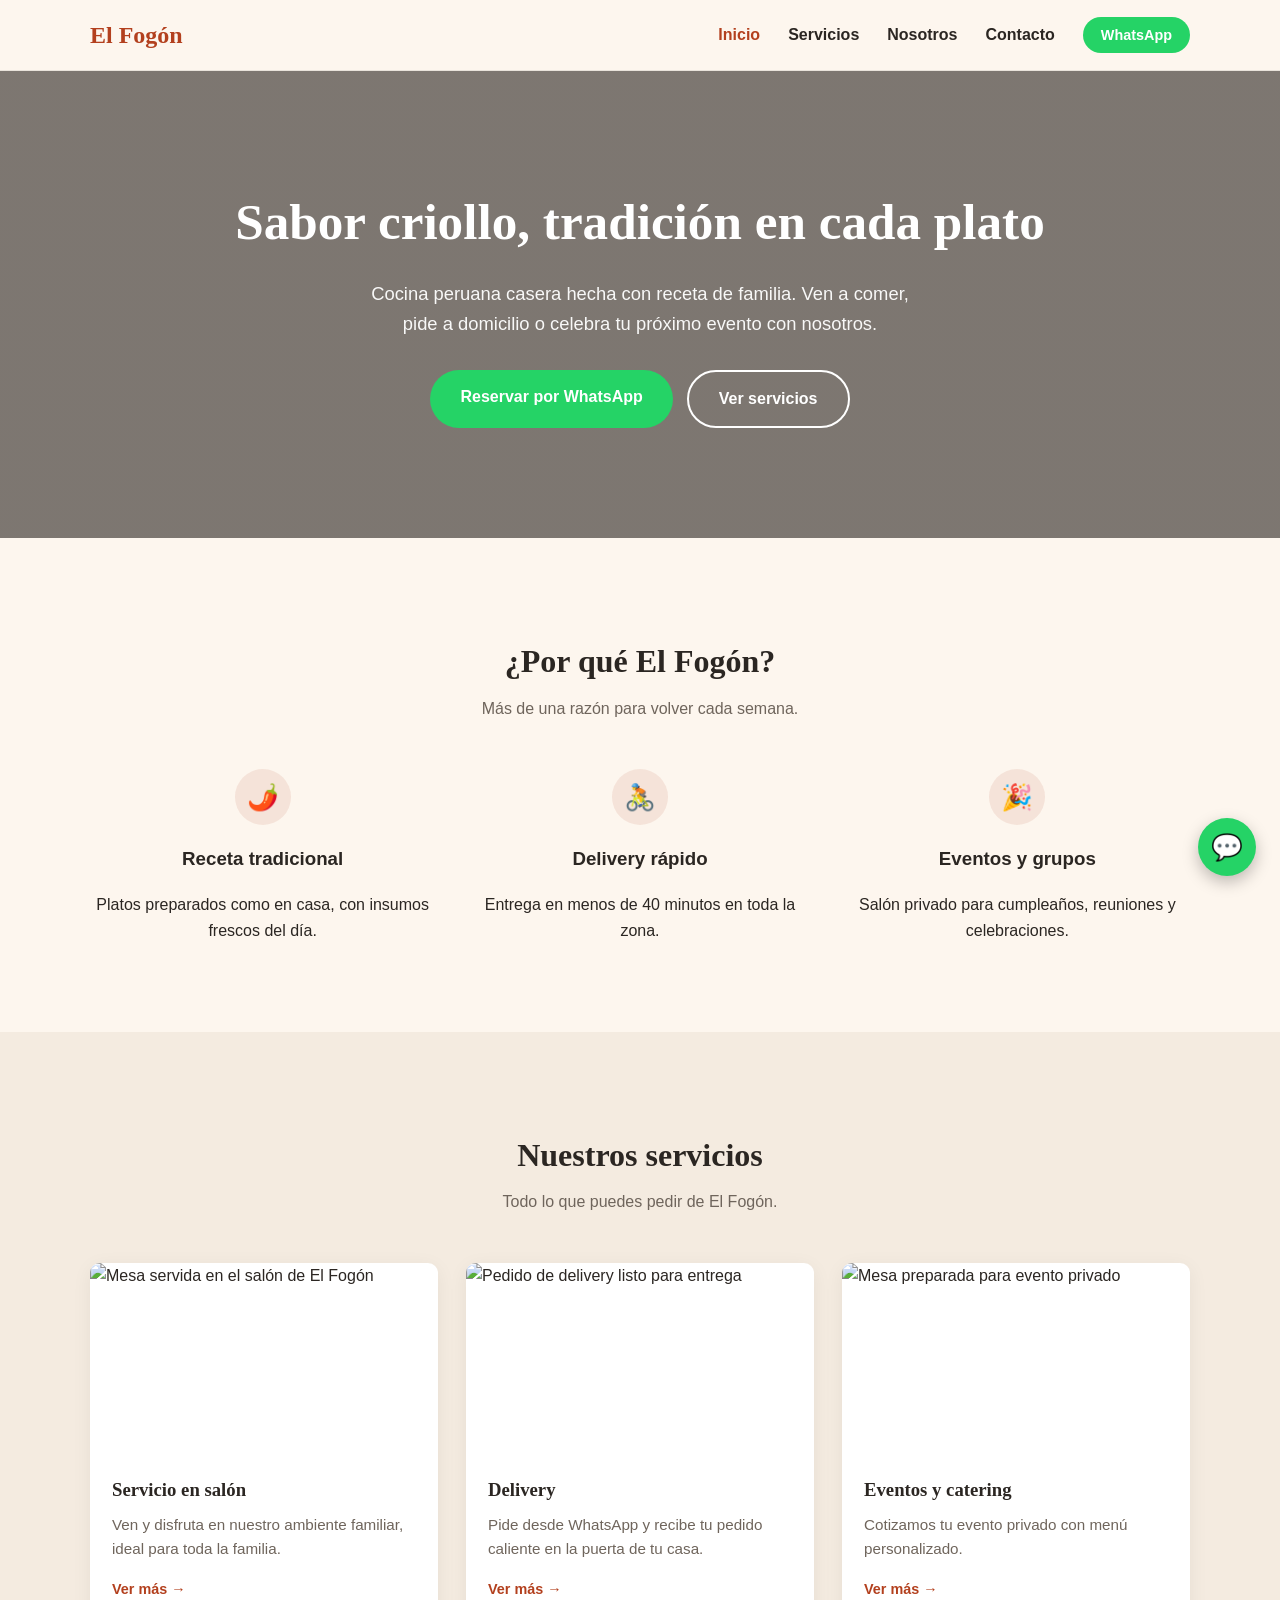
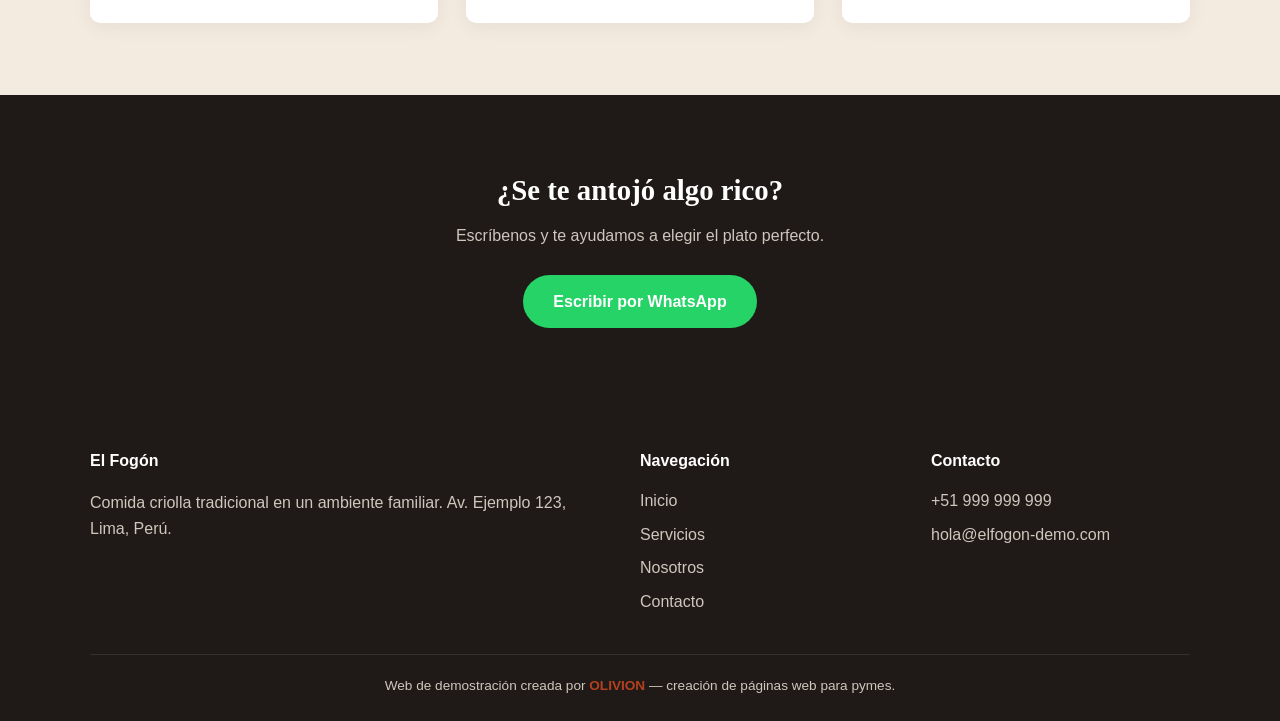
==== index.html @ 4ea90ffb "Demo El Fogón: sitio inicial (Home, Servicios, Nosotros, Contacto)" ====
<!DOCTYPE html>
<html lang="es">
<head>
<meta charset="UTF-8">
<meta name="viewport" content="width=device-width, initial-scale=1.0">
<title>El Fogón | Restaurante de comida criolla en Lima</title>
<meta name="description" content="El Fogón: comida criolla tradicional en un ambiente familiar. Reserva tu mesa, pide delivery o celebra tu evento con nosotros.">
<meta property="og:title" content="El Fogón | Restaurante de comida criolla">
<meta property="og:description" content="Sabor criollo, tradición en cada plato. Reserva tu mesa hoy.">
<meta property="og:type" content="website">
<link rel="icon" href="data:image/svg+xml,<svg xmlns=%22http://www.w3.org/2000/svg%22 viewBox=%220 0 100 100%22><text y=%22.9em%22 font-size=%2290%22>🍽️</text></svg>">
<link rel="stylesheet" href="css/style.css">
</head>
<body>

<header class="site-header">
  <nav class="nav">
    <a href="index.html" class="logo">El Fogón</a>
    <ul class="nav-links">
      <li><a href="index.html" aria-current="page">Inicio</a></li>
      <li><a href="servicios.html">Servicios</a></li>
      <li><a href="nosotros.html">Nosotros</a></li>
      <li><a href="contacto.html">Contacto</a></li>
      <li><a href="https://wa.me/51999999999" class="nav-cta" target="_blank" rel="noopener">WhatsApp</a></li>
    </ul>
    <button class="nav-toggle" aria-label="Abrir menú">☰</button>
  </nav>
</header>

<section class="hero">
  <div class="container">
    <h1>Sabor criollo, tradición en cada plato</h1>
    <p>Cocina peruana casera hecha con receta de familia. Ven a comer, pide a domicilio o celebra tu próximo evento con nosotros.</p>
    <div class="hero-actions">
      <a href="https://wa.me/51999999999?text=Hola%2C%20quiero%20reservar%20una%20mesa" class="btn btn-whatsapp" target="_blank" rel="noopener">Reservar por WhatsApp</a>
      <a href="servicios.html" class="btn btn-outline">Ver servicios</a>
    </div>
  </div>
</section>

<section>
  <div class="container">
    <h2 class="section-title">¿Por qué El Fogón?</h2>
    <p class="section-subtitle">Más de una razón para volver cada semana.</p>
    <div class="features">
      <div>
        <div class="feature-icon">🌶️</div>
        <h3>Receta tradicional</h3>
        <p>Platos preparados como en casa, con insumos frescos del día.</p>
      </div>
      <div>
        <div class="feature-icon">🚴</div>
        <h3>Delivery rápido</h3>
        <p>Entrega en menos de 40 minutos en toda la zona.</p>
      </div>
      <div>
        <div class="feature-icon">🎉</div>
        <h3>Eventos y grupos</h3>
        <p>Salón privado para cumpleaños, reuniones y celebraciones.</p>
      </div>
    </div>
  </div>
</section>

<section class="alt-bg">
  <div class="container">
    <h2 class="section-title">Nuestros servicios</h2>
    <p class="section-subtitle">Todo lo que puedes pedir de El Fogón.</p>
    <div class="grid-3">
      <div class="card">
        <img src="https://picsum.photos/id/312/500/400" alt="Mesa servida en el salón de El Fogón" loading="lazy">
        <div class="card-body">
          <h3>Servicio en salón</h3>
          <p>Ven y disfruta en nuestro ambiente familiar, ideal para toda la familia.</p>
          <a href="servicios.html">Ver más →</a>
        </div>
      </div>
      <div class="card">
        <img src="https://picsum.photos/id/365/500/400" alt="Pedido de delivery listo para entrega" loading="lazy">
        <div class="card-body">
          <h3>Delivery</h3>
          <p>Pide desde WhatsApp y recibe tu pedido caliente en la puerta de tu casa.</p>
          <a href="servicios.html">Ver más →</a>
        </div>
      </div>
      <div class="card">
        <img src="https://picsum.photos/id/225/500/400" alt="Mesa preparada para evento privado" loading="lazy">
        <div class="card-body">
          <h3>Eventos y catering</h3>
          <p>Cotizamos tu evento privado con menú personalizado.</p>
          <a href="servicios.html">Ver más →</a>
        </div>
      </div>
    </div>
  </div>
</section>

<section class="cta-band">
  <div class="container">
    <h2>¿Se te antojó algo rico?</h2>
    <p>Escríbenos y te ayudamos a elegir el plato perfecto.</p>
    <a href="https://wa.me/51999999999" class="btn btn-whatsapp" target="_blank" rel="noopener">Escribir por WhatsApp</a>
  </div>
</section>

<footer class="site-footer">
  <div class="container">
    <div class="footer-grid">
      <div>
        <h4>El Fogón</h4>
        <p>Comida criolla tradicional en un ambiente familiar. Av. Ejemplo 123, Lima, Perú.</p>
      </div>
      <div>
        <h4>Navegación</h4>
        <ul>
          <li><a href="index.html">Inicio</a></li>
          <li><a href="servicios.html">Servicios</a></li>
          <li><a href="nosotros.html">Nosotros</a></li>
          <li><a href="contacto.html">Contacto</a></li>
        </ul>
      </div>
      <div>
        <h4>Contacto</h4>
        <ul>
          <li><a href="https://wa.me/51999999999" target="_blank" rel="noopener">+51 999 999 999</a></li>
          <li><a href="mailto:hola@elfogon-demo.com">hola@elfogon-demo.com</a></li>
        </ul>
      </div>
    </div>
    <div class="footer-bottom">
      Web de demostración creada por <a href="https://wa.me/51999999999" target="_blank" rel="noopener">OLIVION</a> — creación de páginas web para pymes.
    </div>
  </div>
</footer>

<a href="https://wa.me/51999999999" class="wa-float" target="_blank" rel="noopener" aria-label="Escribir por WhatsApp">💬</a>

<script src="js/script.js"></script>
</body>
</html>
---- css/style.css ----
:root {
  --color-primary: #b3401e;
  --color-primary-dark: #8a2f15;
  --color-dark: #1f1a17;
  --color-cream: #fdf6ee;
  --color-text: #2b2622;
  --color-muted: #6f655c;
  --radius: 10px;
  --max-width: 1140px;
  --font-heading: Georgia, 'Times New Roman', serif;
  --font-body: -apple-system, BlinkMacSystemFont, 'Segoe UI', Roboto, Arial, sans-serif;
}

* { box-sizing: border-box; }

html { scroll-behavior: smooth; }

body {
  margin: 0;
  font-family: var(--font-body);
  color: var(--color-text);
  background: var(--color-cream);
  line-height: 1.6;
}

img { max-width: 100%; display: block; }

a { color: inherit; }

.container {
  max-width: var(--max-width);
  margin: 0 auto;
  padding: 0 20px;
}

/* Header */
.site-header {
  position: sticky;
  top: 0;
  z-index: 100;
  background: var(--color-cream);
  border-bottom: 1px solid rgba(0,0,0,0.08);
}

.nav {
  display: flex;
  align-items: center;
  justify-content: space-between;
  padding: 16px 20px;
  max-width: var(--max-width);
  margin: 0 auto;
}

.logo {
  font-family: var(--font-heading);
  font-size: 1.5rem;
  font-weight: bold;
  color: var(--color-primary);
  text-decoration: none;
}

.nav-links {
  display: flex;
  gap: 28px;
  list-style: none;
  margin: 0;
  padding: 0;
}

.nav-links a {
  text-decoration: none;
  font-weight: 600;
  color: var(--color-text);
  transition: color .2s;
}

.nav-links a:hover,
.nav-links a[aria-current="page"] { color: var(--color-primary); }

.nav-cta {
  background: #25D366;
  color: #fff !important;
  padding: 10px 18px;
  border-radius: 30px;
  font-weight: 700;
  text-decoration: none;
  font-size: .9rem;
  white-space: nowrap;
}

.nav-toggle {
  display: none;
  background: none;
  border: none;
  font-size: 1.6rem;
  cursor: pointer;
}

@media (max-width: 780px) {
  .nav-links {
    display: none;
    position: absolute;
    top: 100%;
    left: 0;
    right: 0;
    background: var(--color-cream);
    flex-direction: column;
    padding: 20px;
    gap: 16px;
    border-bottom: 1px solid rgba(0,0,0,0.08);
  }
  .nav-links.open { display: flex; }
  .nav-toggle { display: block; }
}

/* Hero */
.hero {
  background: linear-gradient(rgba(20,14,10,.55), rgba(20,14,10,.55)), url('https://picsum.photos/id/292/1600/900') center/cover no-repeat;
  color: #fff;
  padding: 110px 20px;
  text-align: center;
}

.hero h1 {
  font-family: var(--font-heading);
  font-size: clamp(2rem, 5vw, 3.2rem);
  margin: 0 0 16px;
}

.hero p {
  font-size: 1.15rem;
  max-width: 560px;
  margin: 0 auto 32px;
  opacity: .95;
}

.btn {
  display: inline-block;
  padding: 14px 30px;
  border-radius: 30px;
  font-weight: 700;
  text-decoration: none;
  transition: transform .15s, background .2s;
}

.btn:hover { transform: translateY(-2px); }

.btn-primary {
  background: var(--color-primary);
  color: #fff;
}
.btn-primary:hover { background: var(--color-primary-dark); }

.btn-whatsapp {
  background: #25D366;
  color: #fff;
}

.btn-outline {
  border: 2px solid #fff;
  color: #fff;
}

.hero-actions {
  display: flex;
  gap: 14px;
  justify-content: center;
  flex-wrap: wrap;
}

/* Sections */
section { padding: 72px 0; }

.section-title {
  text-align: center;
  font-family: var(--font-heading);
  font-size: 2rem;
  margin-bottom: 8px;
}

.section-subtitle {
  text-align: center;
  color: var(--color-muted);
  max-width: 560px;
  margin: 0 auto 48px;
}

.grid-3 {
  display: grid;
  grid-template-columns: repeat(3, 1fr);
  gap: 28px;
}

@media (max-width: 780px) {
  .grid-3 { grid-template-columns: 1fr; }
}

.card {
  background: #fff;
  border-radius: var(--radius);
  overflow: hidden;
  box-shadow: 0 4px 20px rgba(0,0,0,0.06);
}

.card img { height: 190px; object-fit: cover; width: 100%; }

.card-body { padding: 22px; }

.card-body h3 { margin: 0 0 8px; font-family: var(--font-heading); }

.card-body p { color: var(--color-muted); margin: 0 0 14px; font-size: .95rem; }

.card-body a { color: var(--color-primary); font-weight: 700; text-decoration: none; font-size: .9rem; }

.features {
  display: grid;
  grid-template-columns: repeat(3, 1fr);
  gap: 32px;
  text-align: center;
}

@media (max-width: 780px) {
  .features { grid-template-columns: 1fr; }
}

.feature-icon {
  width: 56px;
  height: 56px;
  border-radius: 50%;
  background: rgba(179,64,30,.1);
  color: var(--color-primary);
  display: flex;
  align-items: center;
  justify-content: center;
  font-size: 1.6rem;
  margin: 0 auto 14px;
}

.cta-band {
  background: var(--color-dark);
  color: #fff;
  text-align: center;
}

.cta-band h2 { font-family: var(--font-heading); font-size: 1.8rem; margin: 0 0 10px; }
.cta-band p { color: #cfc6bd; margin: 0 0 26px; }

.alt-bg { background: #f4ebe0; }

.two-col {
  display: grid;
  grid-template-columns: 1fr 1fr;
  gap: 48px;
  align-items: center;
}

@media (max-width: 780px) {
  .two-col { grid-template-columns: 1fr; }
}

.two-col img { border-radius: var(--radius); }

.value-list { list-style: none; padding: 0; margin: 20px 0; }
.value-list li { padding: 8px 0 8px 30px; position: relative; }
.value-list li::before {
  content: "✓";
  position: absolute;
  left: 0;
  color: var(--color-primary);
  font-weight: bold;
}

.hours-table { width: 100%; border-collapse: collapse; margin-top: 16px; }
.hours-table td { padding: 8px 0; border-bottom: 1px solid rgba(0,0,0,.08); }
.hours-table td:last-child { text-align: right; font-weight: 600; }

/* Contact page */
.contact-grid {
  display: grid;
  grid-template-columns: 1fr 1fr;
  gap: 48px;
}

@media (max-width: 780px) {
  .contact-grid { grid-template-columns: 1fr; }
}

.form-group { margin-bottom: 18px; }
.form-group label { display: block; margin-bottom: 6px; font-weight: 600; font-size: .9rem; }
.form-group input,
.form-group textarea {
  width: 100%;
  padding: 12px 14px;
  border: 1px solid rgba(0,0,0,.15);
  border-radius: 8px;
  font-family: inherit;
  font-size: 1rem;
}
.form-group textarea { resize: vertical; min-height: 120px; }

.form-note {
  font-size: .82rem;
  color: var(--color-muted);
  margin-top: 10px;
}

.contact-info-item { display: flex; gap: 14px; margin-bottom: 22px; }
.contact-info-item .icon {
  width: 44px; height: 44px; flex-shrink: 0;
  border-radius: 50%;
  background: rgba(179,64,30,.1);
  color: var(--color-primary);
  display: flex; align-items: center; justify-content: center;
  font-size: 1.2rem;
}
.contact-info-item h4 { margin: 0 0 4px; }
.contact-info-item p, .contact-info-item a { margin: 0; color: var(--color-muted); text-decoration: none; }

.map-embed {
  border-radius: var(--radius);
  overflow: hidden;
  border: 0;
  width: 100%;
  height: 280px;
  margin-top: 24px;
}

/* Footer */
.site-footer {
  background: var(--color-dark);
  color: #cfc6bd;
  padding: 48px 0 24px;
}

.footer-grid {
  display: grid;
  grid-template-columns: 2fr 1fr 1fr;
  gap: 32px;
  margin-bottom: 32px;
}

@media (max-width: 780px) {
  .footer-grid { grid-template-columns: 1fr; }
}

.site-footer h4 { color: #fff; margin: 0 0 14px; }
.site-footer ul { list-style: none; padding: 0; margin: 0; }
.site-footer li { margin-bottom: 8px; }
.site-footer a { color: #cfc6bd; text-decoration: none; }
.site-footer a:hover { color: #fff; }

.footer-bottom {
  border-top: 1px solid rgba(255,255,255,.1);
  padding-top: 20px;
  text-align: center;
  font-size: .85rem;
}

.footer-bottom a { color: var(--color-primary); text-decoration: none; font-weight: 600; }

/* Floating WhatsApp button */
.wa-float {
  position: fixed;
  bottom: 24px;
  right: 24px;
  background: #25D366;
  color: #fff;
  width: 58px;
  height: 58px;
  border-radius: 50%;
  display: flex;
  align-items: center;
  justify-content: center;
  font-size: 1.6rem;
  text-decoration: none;
  box-shadow: 0 6px 16px rgba(0,0,0,.25);
  z-index: 200;
}

/* Page hero (inner pages) */
.page-hero {
  background: var(--color-dark);
  color: #fff;
  padding: 64px 20px;
  text-align: center;
}
.page-hero h1 { font-family: var(--font-heading); margin: 0 0 8px; font-size: 2.2rem; }
.page-hero p { color: #cfc6bd; margin: 0; }
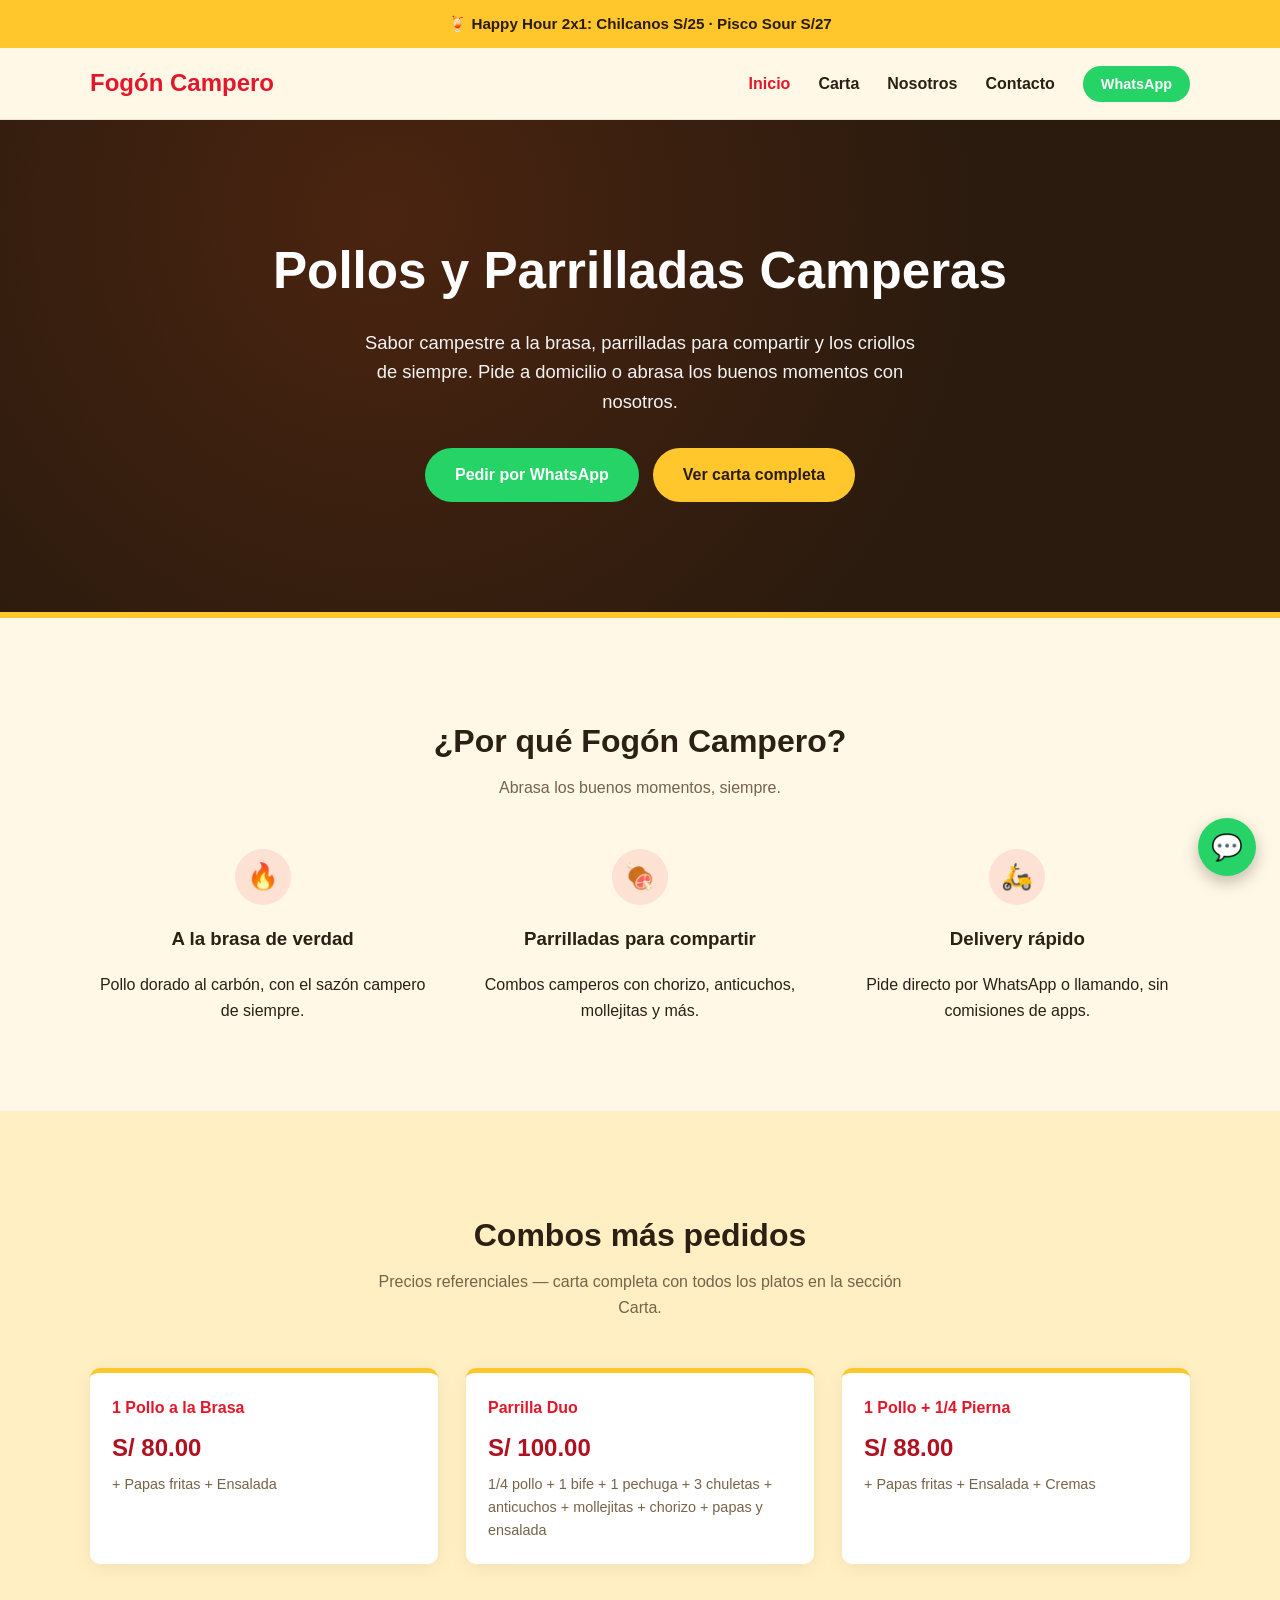
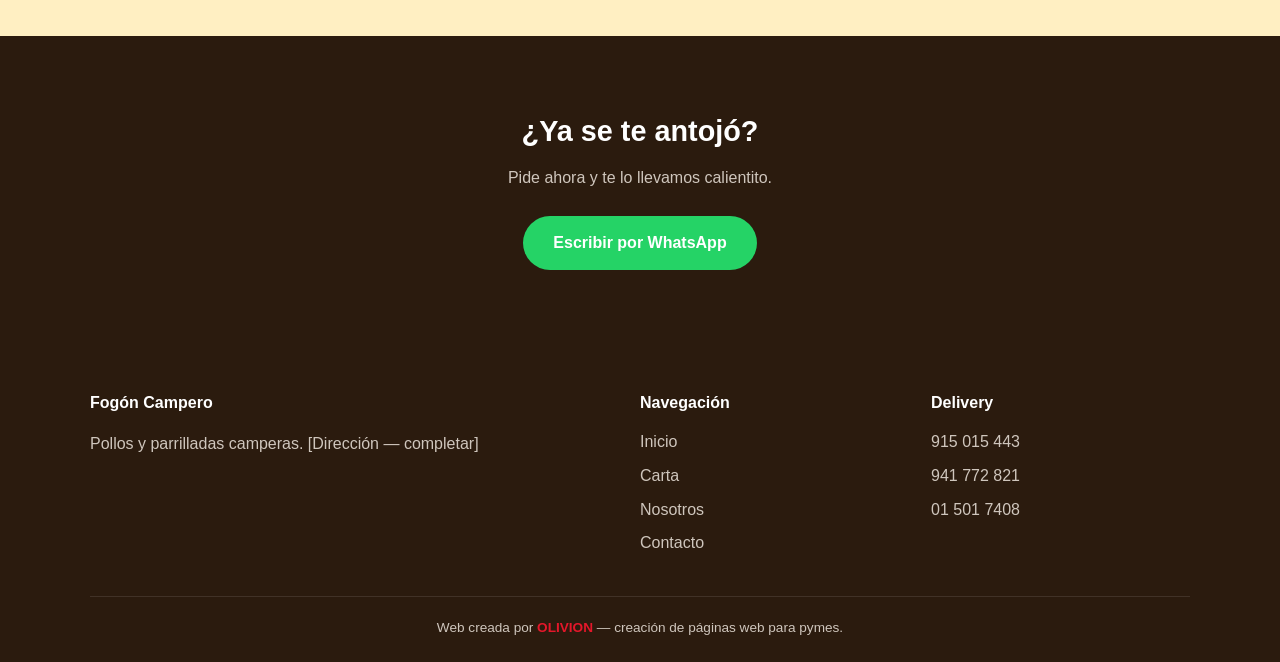
==== commit 6bf90378: "Rediseño con marca real Fogón Campero: colores, carta completa y datos reales" ====
--- a/index.html
+++ b/index.html
@@ -3,25 +3,27 @@
 <head>
 <meta charset="UTF-8">
 <meta name="viewport" content="width=device-width, initial-scale=1.0">
-<title>El Fogón | Restaurante de comida criolla en Lima</title>
-<meta name="description" content="El Fogón: comida criolla tradicional en un ambiente familiar. Reserva tu mesa, pide delivery o celebra tu evento con nosotros.">
-<meta property="og:title" content="El Fogón | Restaurante de comida criolla">
-<meta property="og:description" content="Sabor criollo, tradición en cada plato. Reserva tu mesa hoy.">
+<title>Fogón Campero | Pollos y Parrilladas</title>
+<meta name="description" content="Fogón Campero: pollos a la brasa, parrillas camperas y sabores criollos. Pide por delivery o ven a compartir con la familia.">
+<meta property="og:title" content="Fogón Campero | Pollos y Parrilladas">
+<meta property="og:description" content="Pollos a la brasa y parrillas camperas. Pide ahora por WhatsApp.">
 <meta property="og:type" content="website">
-<link rel="icon" href="data:image/svg+xml,<svg xmlns=%22http://www.w3.org/2000/svg%22 viewBox=%220 0 100 100%22><text y=%22.9em%22 font-size=%2290%22>🍽️</text></svg>">
+<link rel="icon" href="data:image/svg+xml,<svg xmlns=%22http://www.w3.org/2000/svg%22 viewBox=%220 0 100 100%22><text y=%22.9em%22 font-size=%2290%22>🍗</text></svg>">
 <link rel="stylesheet" href="css/style.css">
 </head>
 <body>
 
+<div class="promo-banner">🍹 Happy Hour 2x1: Chilcanos S/25 · Pisco Sour S/27</div>
+
 <header class="site-header">
   <nav class="nav">
-    <a href="index.html" class="logo">El Fogón</a>
+    <a href="index.html" class="logo">Fogón Campero</a>
     <ul class="nav-links">
       <li><a href="index.html" aria-current="page">Inicio</a></li>
-      <li><a href="servicios.html">Servicios</a></li>
+      <li><a href="carta.html">Carta</a></li>
       <li><a href="nosotros.html">Nosotros</a></li>
       <li><a href="contacto.html">Contacto</a></li>
-      <li><a href="https://wa.me/51999999999" class="nav-cta" target="_blank" rel="noopener">WhatsApp</a></li>
+      <li><a href="https://wa.me/51915015443" class="nav-cta" target="_blank" rel="noopener">WhatsApp</a></li>
     </ul>
     <button class="nav-toggle" aria-label="Abrir menú">☰</button>
   </nav>
@@ -29,34 +31,34 @@
 
 <section class="hero">
   <div class="container">
-    <h1>Sabor criollo, tradición en cada plato</h1>
-    <p>Cocina peruana casera hecha con receta de familia. Ven a comer, pide a domicilio o celebra tu próximo evento con nosotros.</p>
+    <h1>Pollos y Parrilladas Camperas</h1>
+    <p>Sabor campestre a la brasa, parrilladas para compartir y los criollos de siempre. Pide a domicilio o abrasa los buenos momentos con nosotros.</p>
     <div class="hero-actions">
-      <a href="https://wa.me/51999999999?text=Hola%2C%20quiero%20reservar%20una%20mesa" class="btn btn-whatsapp" target="_blank" rel="noopener">Reservar por WhatsApp</a>
-      <a href="servicios.html" class="btn btn-outline">Ver servicios</a>
+      <a href="https://wa.me/51915015443?text=Hola%2C%20quiero%20hacer%20un%20pedido" class="btn btn-whatsapp" target="_blank" rel="noopener">Pedir por WhatsApp</a>
+      <a href="carta.html" class="btn btn-accent">Ver carta completa</a>
     </div>
   </div>
 </section>
 
 <section>
   <div class="container">
-    <h2 class="section-title">¿Por qué El Fogón?</h2>
-    <p class="section-subtitle">Más de una razón para volver cada semana.</p>
+    <h2 class="section-title">¿Por qué Fogón Campero?</h2>
+    <p class="section-subtitle">Abrasa los buenos momentos, siempre.</p>
     <div class="features">
       <div>
-        <div class="feature-icon">🌶️</div>
-        <h3>Receta tradicional</h3>
-        <p>Platos preparados como en casa, con insumos frescos del día.</p>
+        <div class="feature-icon">🔥</div>
+        <h3>A la brasa de verdad</h3>
+        <p>Pollo dorado al carbón, con el sazón campero de siempre.</p>
       </div>
       <div>
-        <div class="feature-icon">🚴</div>
-        <h3>Delivery rápido</h3>
-        <p>Entrega en menos de 40 minutos en toda la zona.</p>
+        <div class="feature-icon">🍖</div>
+        <h3>Parrilladas para compartir</h3>
+        <p>Combos camperos con chorizo, anticuchos, mollejitas y más.</p>
       </div>
       <div>
-        <div class="feature-icon">🎉</div>
-        <h3>Eventos y grupos</h3>
-        <p>Salón privado para cumpleaños, reuniones y celebraciones.</p>
+        <div class="feature-icon">🛵</div>
+        <h3>Delivery rápido</h3>
+        <p>Pide directo por WhatsApp o llamando, sin comisiones de apps.</p>
       </div>
     </div>
   </div>
@@ -64,32 +66,23 @@
 
 <section class="alt-bg">
   <div class="container">
-    <h2 class="section-title">Nuestros servicios</h2>
-    <p class="section-subtitle">Todo lo que puedes pedir de El Fogón.</p>
+    <h2 class="section-title">Combos más pedidos</h2>
+    <p class="section-subtitle">Precios referenciales — carta completa con todos los platos en la sección Carta.</p>
     <div class="grid-3">
-      <div class="card">
-        <img src="https://picsum.photos/id/312/500/400" alt="Mesa servida en el salón de El Fogón" loading="lazy">
-        <div class="card-body">
-          <h3>Servicio en salón</h3>
-          <p>Ven y disfruta en nuestro ambiente familiar, ideal para toda la familia.</p>
-          <a href="servicios.html">Ver más →</a>
-        </div>
+      <div class="combo-card">
+        <h4>1 Pollo a la Brasa</h4>
+        <div class="price">S/ 80.00</div>
+        <p>+ Papas fritas + Ensalada</p>
       </div>
-      <div class="card">
-        <img src="https://picsum.photos/id/365/500/400" alt="Pedido de delivery listo para entrega" loading="lazy">
-        <div class="card-body">
-          <h3>Delivery</h3>
-          <p>Pide desde WhatsApp y recibe tu pedido caliente en la puerta de tu casa.</p>
-          <a href="servicios.html">Ver más →</a>
-        </div>
+      <div class="combo-card">
+        <h4>Parrilla Duo</h4>
+        <div class="price">S/ 100.00</div>
+        <p>1/4 pollo + 1 bife + 1 pechuga + 3 chuletas + anticuchos + mollejitas + chorizo + papas y ensalada</p>
       </div>
-      <div class="card">
-        <img src="https://picsum.photos/id/225/500/400" alt="Mesa preparada para evento privado" loading="lazy">
-        <div class="card-body">
-          <h3>Eventos y catering</h3>
-          <p>Cotizamos tu evento privado con menú personalizado.</p>
-          <a href="servicios.html">Ver más →</a>
-        </div>
+      <div class="combo-card">
+        <h4>1 Pollo + 1/4 Pierna</h4>
+        <div class="price">S/ 88.00</div>
+        <p>+ Papas fritas + Ensalada + Cremas</p>
       </div>
     </div>
   </div>
@@ -97,9 +90,9 @@
 
 <section class="cta-band">
   <div class="container">
-    <h2>¿Se te antojó algo rico?</h2>
-    <p>Escríbenos y te ayudamos a elegir el plato perfecto.</p>
-    <a href="https://wa.me/51999999999" class="btn btn-whatsapp" target="_blank" rel="noopener">Escribir por WhatsApp</a>
+    <h2>¿Ya se te antojó?</h2>
+    <p>Pide ahora y te lo llevamos calientito.</p>
+    <a href="https://wa.me/51915015443" class="btn btn-whatsapp" target="_blank" rel="noopener">Escribir por WhatsApp</a>
   </div>
 </section>
 
@@ -107,33 +100,34 @@
   <div class="container">
     <div class="footer-grid">
       <div>
-        <h4>El Fogón</h4>
-        <p>Comida criolla tradicional en un ambiente familiar. Av. Ejemplo 123, Lima, Perú.</p>
+        <h4>Fogón Campero</h4>
+        <p>Pollos y parrilladas camperas. [Dirección — completar]</p>
       </div>
       <div>
         <h4>Navegación</h4>
         <ul>
           <li><a href="index.html">Inicio</a></li>
-          <li><a href="servicios.html">Servicios</a></li>
+          <li><a href="carta.html">Carta</a></li>
           <li><a href="nosotros.html">Nosotros</a></li>
           <li><a href="contacto.html">Contacto</a></li>
         </ul>
       </div>
       <div>
-        <h4>Contacto</h4>
+        <h4>Delivery</h4>
         <ul>
-          <li><a href="https://wa.me/51999999999" target="_blank" rel="noopener">+51 999 999 999</a></li>
-          <li><a href="mailto:hola@elfogon-demo.com">hola@elfogon-demo.com</a></li>
+          <li><a href="https://wa.me/51915015443" target="_blank" rel="noopener">915 015 443</a></li>
+          <li><a href="tel:+51915015443">941 772 821</a></li>
+          <li><a href="tel:015017408">01 501 7408</a></li>
         </ul>
       </div>
     </div>
     <div class="footer-bottom">
-      Web de demostración creada por <a href="https://wa.me/51999999999" target="_blank" rel="noopener">OLIVION</a> — creación de páginas web para pymes.
+      Web creada por <a href="https://wa.me/51999999999" target="_blank" rel="noopener">OLIVION</a> — creación de páginas web para pymes.
     </div>
   </div>
 </footer>
 
-<a href="https://wa.me/51999999999" class="wa-float" target="_blank" rel="noopener" aria-label="Escribir por WhatsApp">💬</a>
+<a href="https://wa.me/51915015443" class="wa-float" target="_blank" rel="noopener" aria-label="Escribir por WhatsApp">💬</a>
 
 <script src="js/script.js"></script>
 </body>
--- a/css/style.css
+++ b/css/style.css
@@ -1,13 +1,15 @@
 :root {
-  --color-primary: #b3401e;
-  --color-primary-dark: #8a2f15;
-  --color-dark: #1f1a17;
-  --color-cream: #fdf6ee;
-  --color-text: #2b2622;
-  --color-muted: #6f655c;
+  --color-primary: #E4172A;
+  --color-primary-dark: #B01120;
+  --color-accent: #FFC72C;
+  --color-accent-dark: #E8AC00;
+  --color-dark: #2B1B0E;
+  --color-cream: #FFF8E6;
+  --color-text: #2b2013;
+  --color-muted: #75634a;
   --radius: 10px;
   --max-width: 1140px;
-  --font-heading: Georgia, 'Times New Roman', serif;
+  --font-heading: 'Arial Black', Arial, sans-serif;
   --font-body: -apple-system, BlinkMacSystemFont, 'Segoe UI', Roboto, Arial, sans-serif;
 }
 
@@ -115,10 +117,11 @@
 
 /* Hero */
 .hero {
-  background: linear-gradient(rgba(20,14,10,.55), rgba(20,14,10,.55)), url('https://picsum.photos/id/292/1600/900') center/cover no-repeat;
+  background: radial-gradient(circle at 30% 20%, #4a2410, var(--color-dark) 60%);
   color: #fff;
   padding: 110px 20px;
   text-align: center;
+  border-bottom: 6px solid var(--color-accent);
 }
 
 .hero h1 {
@@ -161,6 +164,12 @@
   color: #fff;
 }
 
+.btn-accent {
+  background: var(--color-accent);
+  color: var(--color-dark);
+}
+.btn-accent:hover { background: var(--color-accent-dark); }
+
 .hero-actions {
   display: flex;
   gap: 14px;
@@ -227,7 +236,7 @@
   width: 56px;
   height: 56px;
   border-radius: 50%;
-  background: rgba(179,64,30,.1);
+  background: rgba(228,23,42,.1);
   color: var(--color-primary);
   display: flex;
   align-items: center;
@@ -245,7 +254,50 @@
 .cta-band h2 { font-family: var(--font-heading); font-size: 1.8rem; margin: 0 0 10px; }
 .cta-band p { color: #cfc6bd; margin: 0 0 26px; }
 
-.alt-bg { background: #f4ebe0; }
+.alt-bg { background: #FFEFC2; }
+
+/* Promo banner */
+.promo-banner {
+  background: var(--color-accent);
+  color: var(--color-dark);
+  text-align: center;
+  padding: 12px 20px;
+  font-weight: 700;
+  font-size: .95rem;
+}
+.promo-banner strong { color: var(--color-primary); }
+
+/* Menu / Carta */
+.menu-category { margin-bottom: 44px; }
+.menu-category h3 {
+  font-family: var(--font-heading);
+  color: var(--color-primary);
+  border-bottom: 3px solid var(--color-accent);
+  padding-bottom: 8px;
+  margin-bottom: 18px;
+  font-size: 1.3rem;
+}
+.menu-item {
+  display: flex;
+  justify-content: space-between;
+  gap: 16px;
+  padding: 10px 0;
+  border-bottom: 1px dashed rgba(0,0,0,.12);
+}
+.menu-item .name { font-weight: 600; }
+.menu-item .desc { display: block; color: var(--color-muted); font-size: .85rem; font-weight: 400; margin-top: 2px; }
+.menu-item .price { font-weight: 700; color: var(--color-primary-dark); white-space: nowrap; }
+
+.combo-card {
+  background: #fff;
+  border-radius: var(--radius);
+  padding: 22px;
+  box-shadow: 0 4px 20px rgba(0,0,0,0.06);
+  border-top: 5px solid var(--color-accent);
+}
+.combo-card h4 { font-family: var(--font-heading); margin: 0 0 8px; color: var(--color-primary); }
+.combo-card .price { font-size: 1.5rem; font-weight: 800; color: var(--color-primary-dark); }
+.combo-card p { color: var(--color-muted); font-size: .9rem; margin: 6px 0 0; }
 
 .two-col {
   display: grid;
@@ -308,7 +360,7 @@
 .contact-info-item .icon {
   width: 44px; height: 44px; flex-shrink: 0;
   border-radius: 50%;
-  background: rgba(179,64,30,.1);
+  background: rgba(228,23,42,.1);
   color: var(--color-primary);
   display: flex; align-items: center; justify-content: center;
   font-size: 1.2rem;
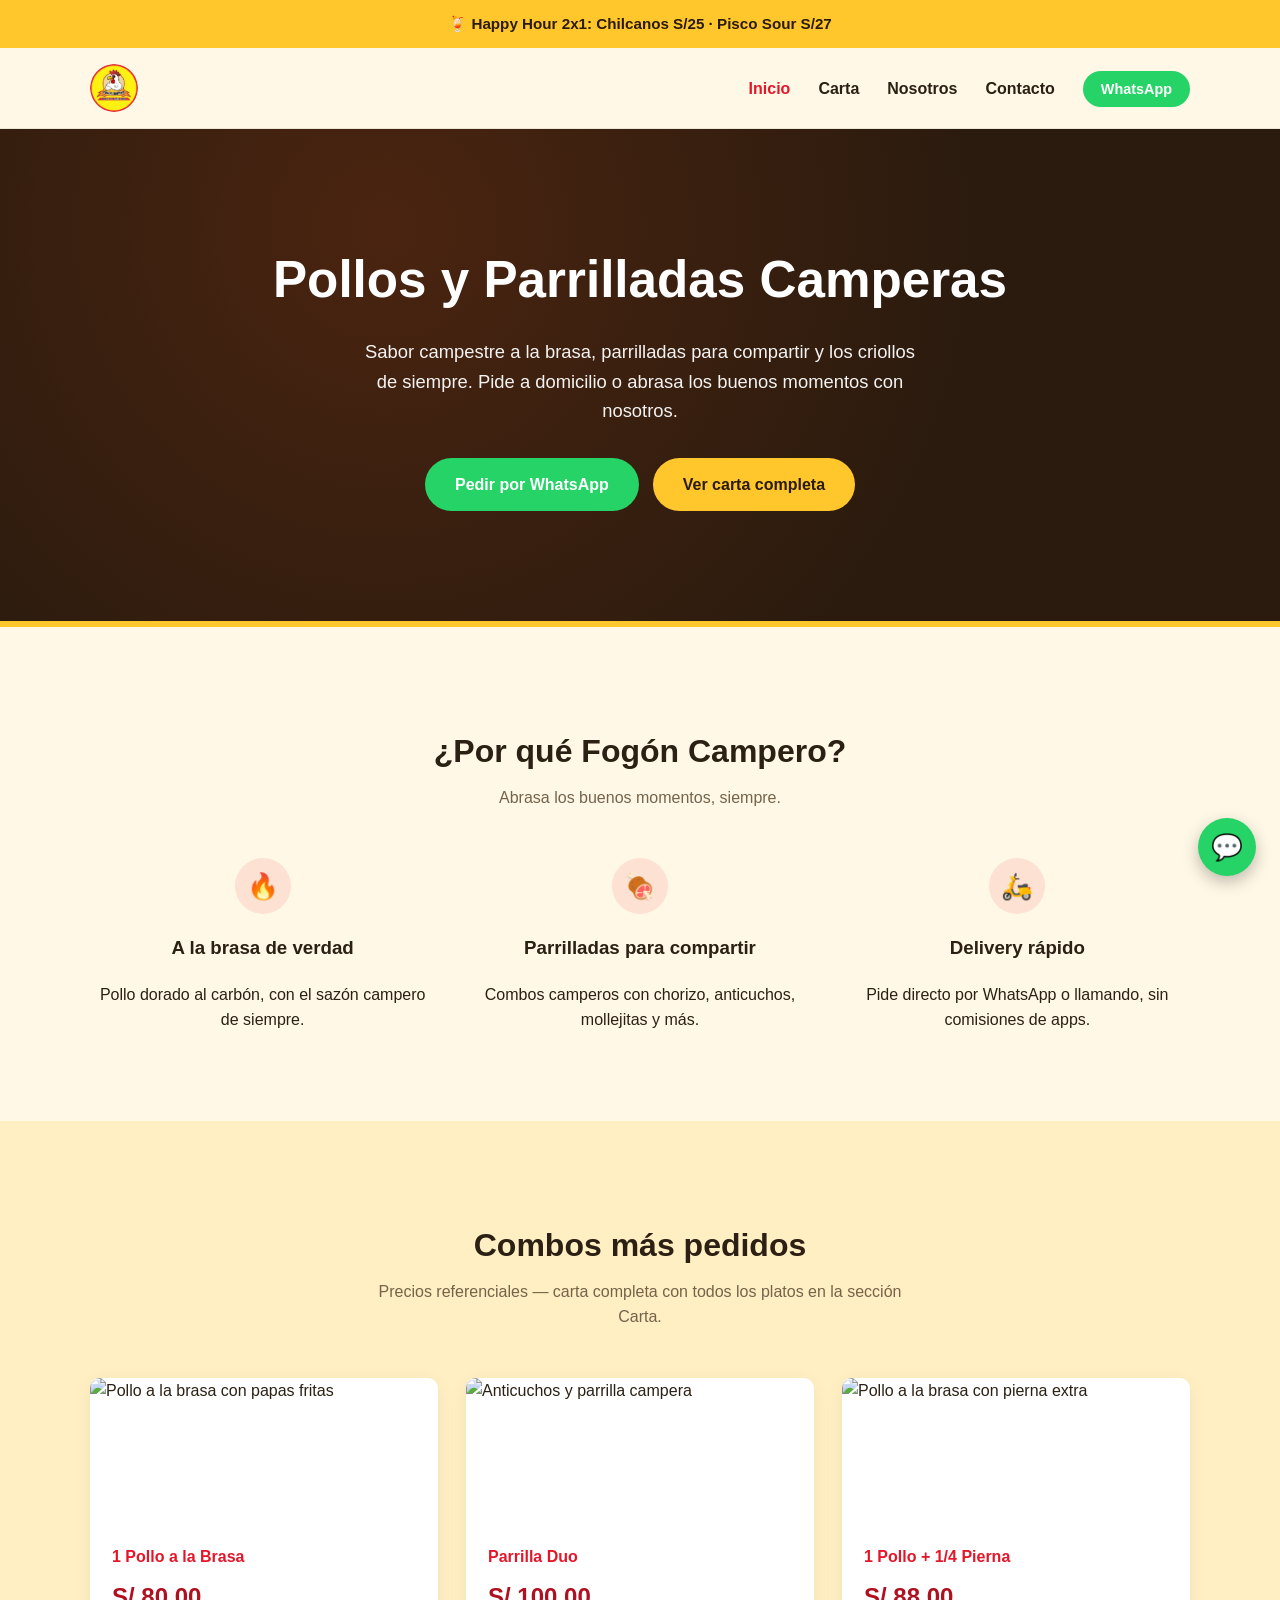
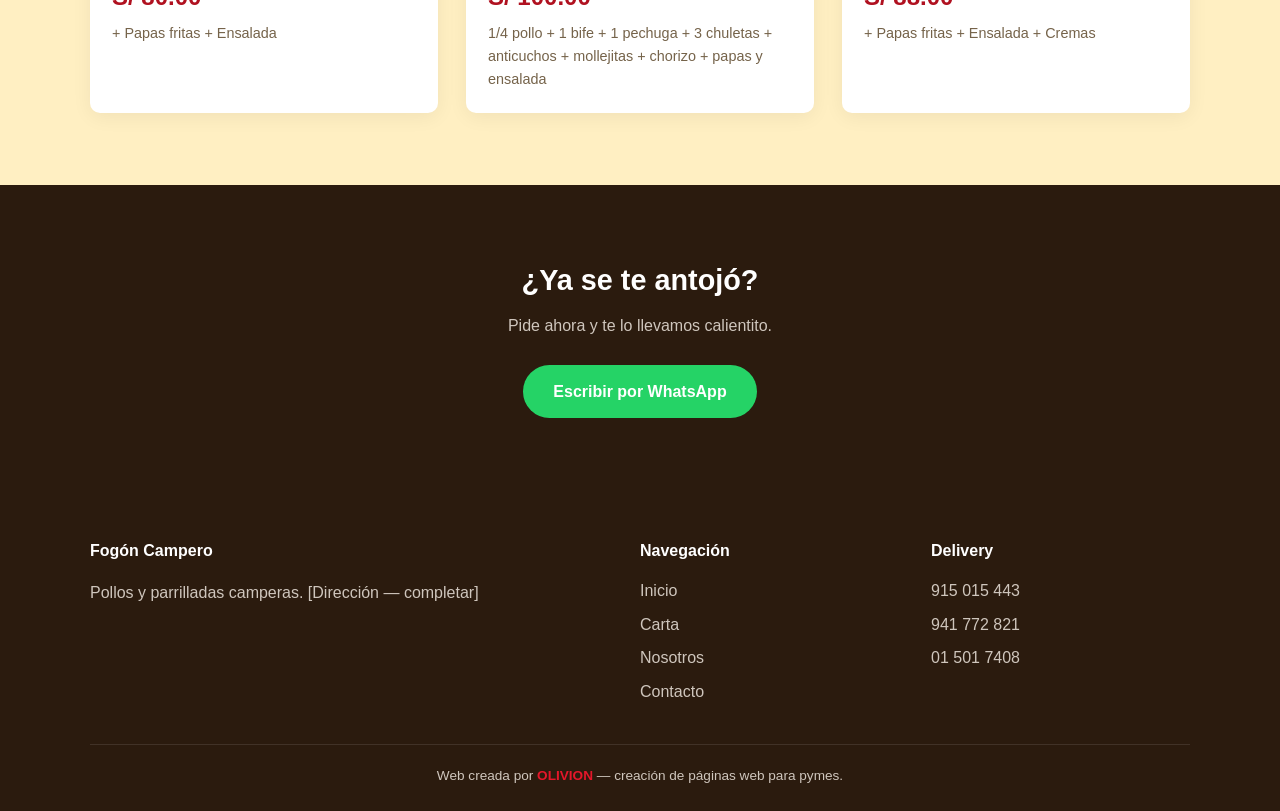
==== commit 3f1f3118: "Agregar logo real y fotos genericas reales (Wikimedia Commons) por categoria de carta" ====
--- a/index.html
+++ b/index.html
@@ -17,7 +17,7 @@
 
 <header class="site-header">
   <nav class="nav">
-    <a href="index.html" class="logo">Fogón Campero</a>
+    <a href="index.html" class="logo"><img src="img/logo-fogon.webp" alt="Fogón Campero"></a>
     <ul class="nav-links">
       <li><a href="index.html" aria-current="page">Inicio</a></li>
       <li><a href="carta.html">Carta</a></li>
@@ -70,16 +70,19 @@
     <p class="section-subtitle">Precios referenciales — carta completa con todos los platos en la sección Carta.</p>
     <div class="grid-3">
       <div class="combo-card">
+        <img src="https://upload.wikimedia.org/wikipedia/commons/thumb/1/1a/Pollo_a_la_brasa_pierna_con_papas.JPG/960px-Pollo_a_la_brasa_pierna_con_papas.JPG" alt="Pollo a la brasa con papas fritas" loading="lazy">
         <h4>1 Pollo a la Brasa</h4>
         <div class="price">S/ 80.00</div>
         <p>+ Papas fritas + Ensalada</p>
       </div>
       <div class="combo-card">
+        <img src="https://upload.wikimedia.org/wikipedia/commons/d/d8/Anticuchos_peruanos.jpg" alt="Anticuchos y parrilla campera" loading="lazy">
         <h4>Parrilla Duo</h4>
         <div class="price">S/ 100.00</div>
         <p>1/4 pollo + 1 bife + 1 pechuga + 3 chuletas + anticuchos + mollejitas + chorizo + papas y ensalada</p>
       </div>
       <div class="combo-card">
+        <img src="https://upload.wikimedia.org/wikipedia/commons/thumb/1/1a/Pollo_a_la_brasa_pierna_con_papas.JPG/960px-Pollo_a_la_brasa_pierna_con_papas.JPG" alt="Pollo a la brasa con pierna extra" loading="lazy">
         <h4>1 Pollo + 1/4 Pierna</h4>
         <div class="price">S/ 88.00</div>
         <p>+ Papas fritas + Ensalada + Cremas</p>
--- a/css/style.css
+++ b/css/style.css
@@ -54,11 +54,20 @@
 }
 
 .logo {
+  display: flex;
+  align-items: center;
+  gap: 10px;
   font-family: var(--font-heading);
-  font-size: 1.5rem;
+  font-size: 1.3rem;
   font-weight: bold;
   color: var(--color-primary);
   text-decoration: none;
+}
+
+.logo img {
+  height: 48px;
+  width: 48px;
+  border-radius: 50%;
 }
 
 .nav-links {
@@ -293,7 +302,13 @@
   border-radius: var(--radius);
   padding: 22px;
   box-shadow: 0 4px 20px rgba(0,0,0,0.06);
-  border-top: 5px solid var(--color-accent);
+  overflow: hidden;
+}
+.combo-card img {
+  width: calc(100% + 44px);
+  height: 150px;
+  object-fit: cover;
+  margin: -22px -22px 16px -22px;
 }
 .combo-card h4 { font-family: var(--font-heading); margin: 0 0 8px; color: var(--color-primary); }
 .combo-card .price { font-size: 1.5rem; font-weight: 800; color: var(--color-primary-dark); }
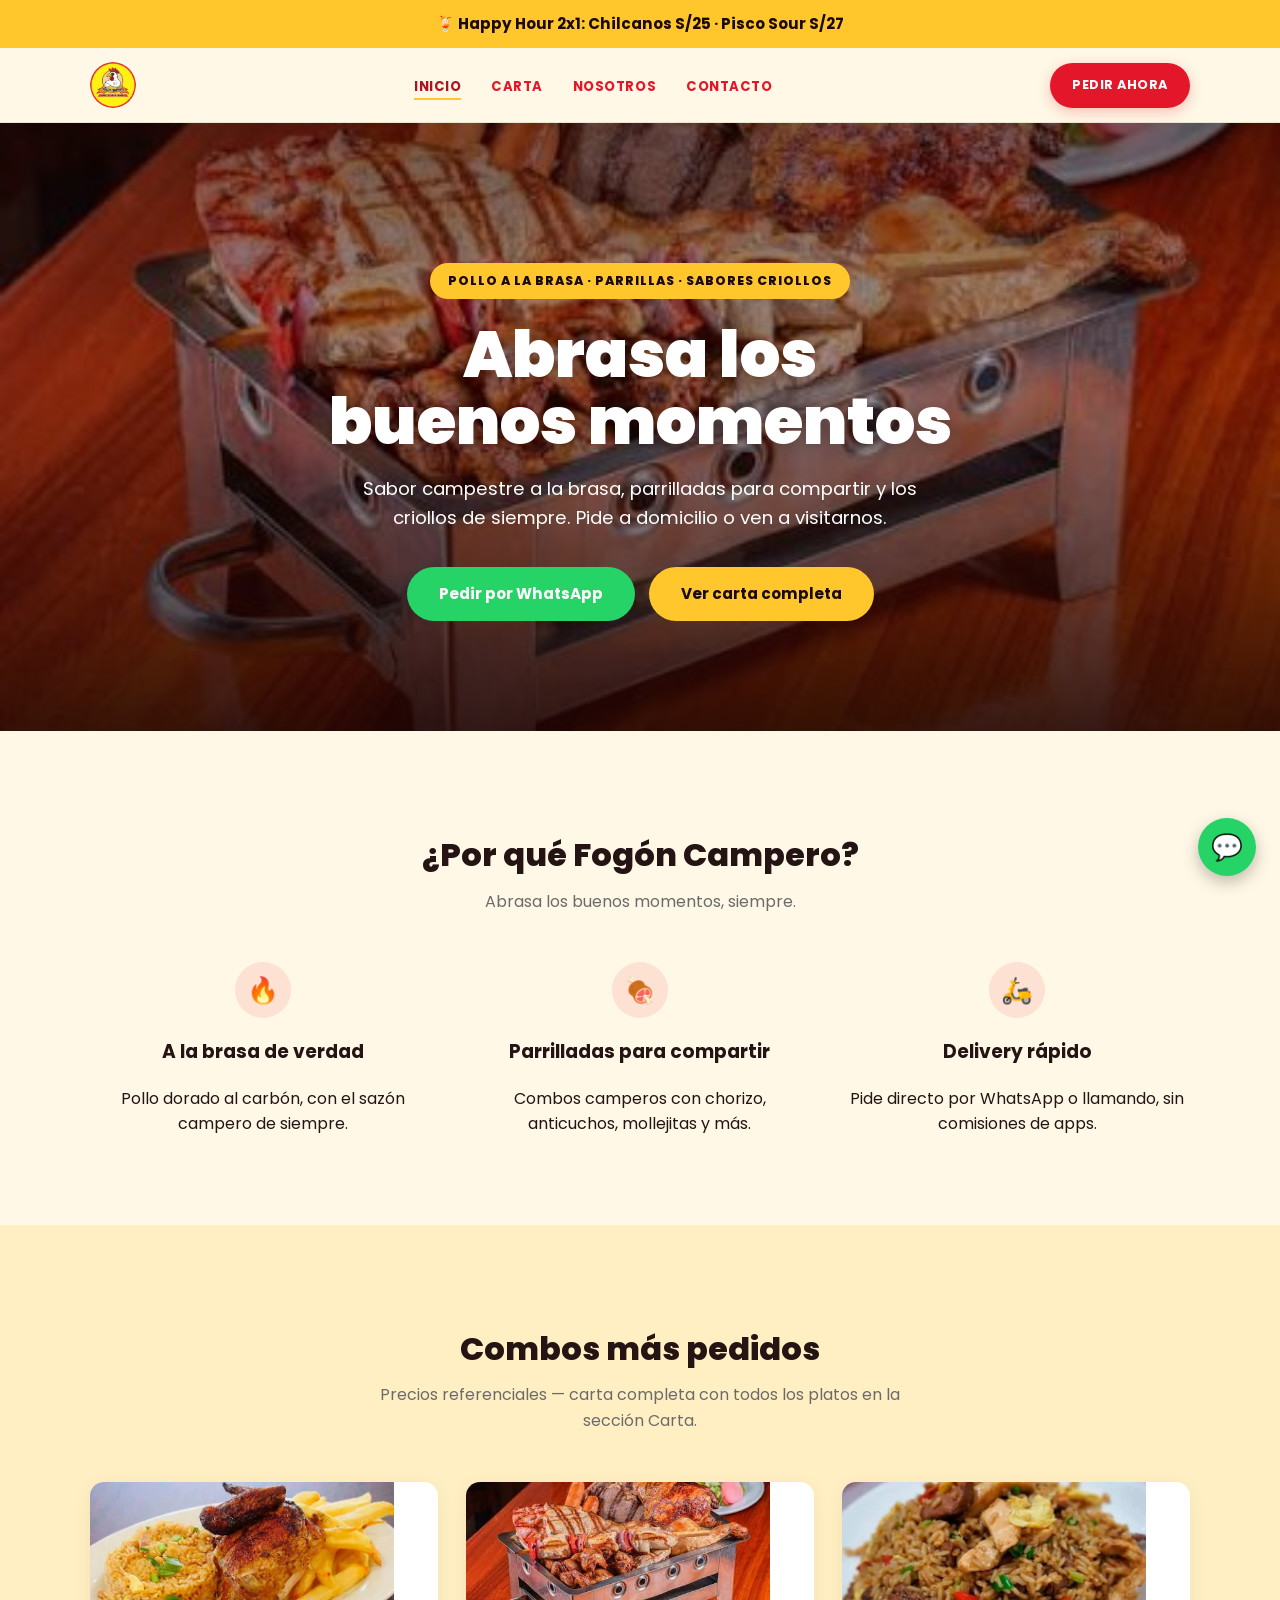
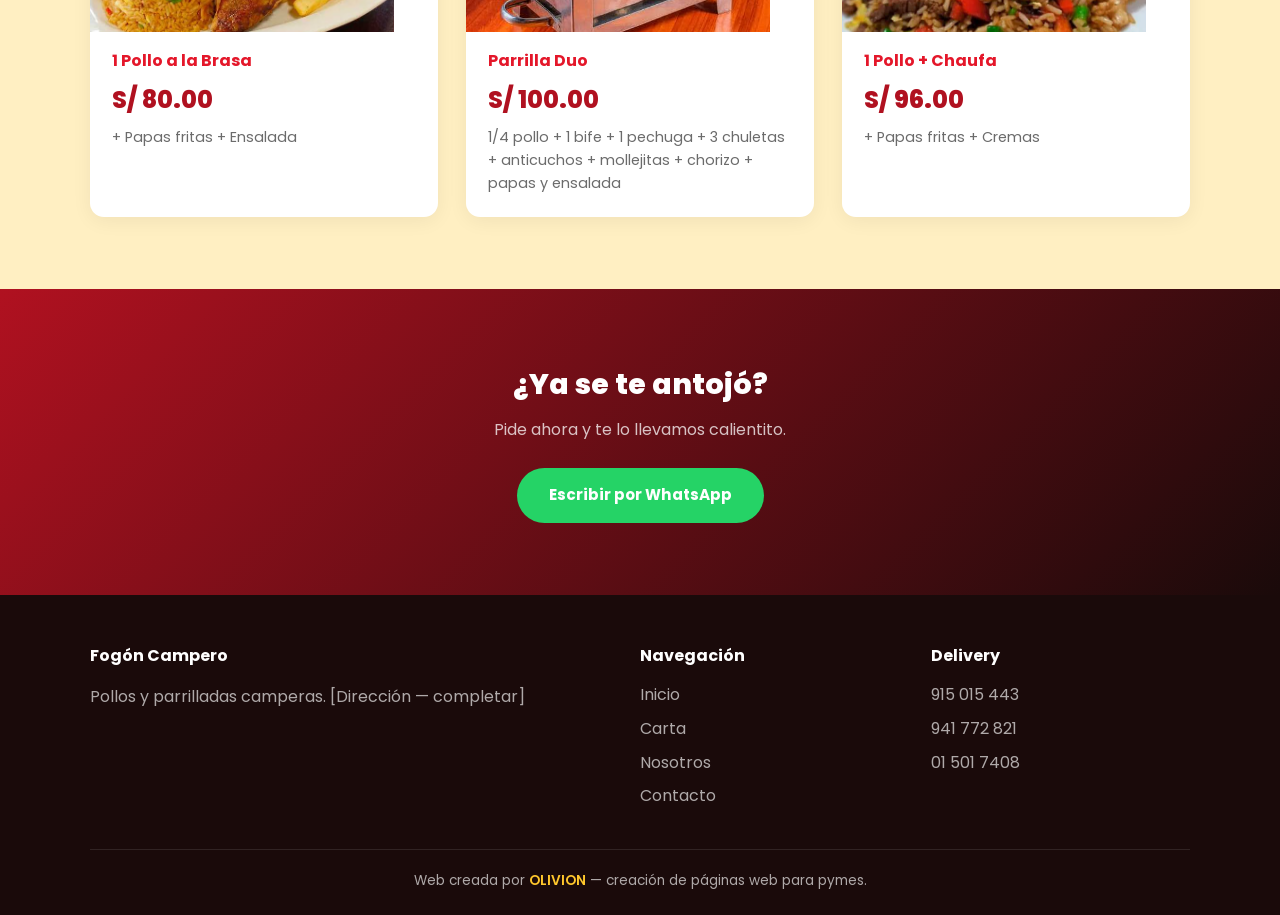
==== commit 44728330: "Rediseno inspirado en Primos: hero con foto real, tipografia unica Poppins, paleta roja/amarilla sin" ====
--- a/index.html
+++ b/index.html
@@ -22,17 +22,17 @@
       <li><a href="index.html" aria-current="page">Inicio</a></li>
       <li><a href="carta.html">Carta</a></li>
       <li><a href="nosotros.html">Nosotros</a></li>
-      <li><a href="contacto.html">Contacto</a></li>
-      <li><a href="https://wa.me/51915015443" class="nav-cta" target="_blank" rel="noopener">WhatsApp</a></li>
-    </ul>
+      <li><a href="contacto.html">Contacto</a></li></ul>
+    <a href="https://wa.me/51915015443" class="nav-cta" target="_blank" rel="noopener">Pedir Ahora</a>
     <button class="nav-toggle" aria-label="Abrir menú">☰</button>
   </nav>
 </header>
 
 <section class="hero">
   <div class="container">
-    <h1>Pollos y Parrilladas Camperas</h1>
-    <p>Sabor campestre a la brasa, parrilladas para compartir y los criollos de siempre. Pide a domicilio o abrasa los buenos momentos con nosotros.</p>
+    <span class="eyebrow">Pollo a la brasa · Parrillas · Sabores criollos</span>
+    <h1>Abrasa los<br>buenos momentos</h1>
+    <p>Sabor campestre a la brasa, parrilladas para compartir y los criollos de siempre. Pide a domicilio o ven a visitarnos.</p>
     <div class="hero-actions">
       <a href="https://wa.me/51915015443?text=Hola%2C%20quiero%20hacer%20un%20pedido" class="btn btn-whatsapp" target="_blank" rel="noopener">Pedir por WhatsApp</a>
       <a href="carta.html" class="btn btn-accent">Ver carta completa</a>
@@ -42,20 +42,20 @@
 
 <section>
   <div class="container">
-    <h2 class="section-title">¿Por qué Fogón Campero?</h2>
-    <p class="section-subtitle">Abrasa los buenos momentos, siempre.</p>
+    <h2 class="section-title reveal">¿Por qué Fogón Campero?</h2>
+    <p class="section-subtitle reveal">Abrasa los buenos momentos, siempre.</p>
     <div class="features">
-      <div>
+      <div class="reveal">
         <div class="feature-icon">🔥</div>
         <h3>A la brasa de verdad</h3>
         <p>Pollo dorado al carbón, con el sazón campero de siempre.</p>
       </div>
-      <div>
+      <div class="reveal">
         <div class="feature-icon">🍖</div>
         <h3>Parrilladas para compartir</h3>
         <p>Combos camperos con chorizo, anticuchos, mollejitas y más.</p>
       </div>
-      <div>
+      <div class="reveal">
         <div class="feature-icon">🛵</div>
         <h3>Delivery rápido</h3>
         <p>Pide directo por WhatsApp o llamando, sin comisiones de apps.</p>
@@ -66,33 +66,33 @@
 
 <section class="alt-bg">
   <div class="container">
-    <h2 class="section-title">Combos más pedidos</h2>
-    <p class="section-subtitle">Precios referenciales — carta completa con todos los platos en la sección Carta.</p>
+    <h2 class="section-title reveal">Combos más pedidos</h2>
+    <p class="section-subtitle reveal">Precios referenciales — carta completa con todos los platos en la sección Carta.</p>
     <div class="grid-3">
-      <div class="combo-card">
-        <img src="https://upload.wikimedia.org/wikipedia/commons/thumb/1/1a/Pollo_a_la_brasa_pierna_con_papas.JPG/960px-Pollo_a_la_brasa_pierna_con_papas.JPG" alt="Pollo a la brasa con papas fritas" loading="lazy">
+      <div class="combo-card reveal">
+        <img src="img/mostrito_brasa.jpg" alt="Pollo a la brasa con arroz chaufa y papas" loading="lazy">
         <h4>1 Pollo a la Brasa</h4>
         <div class="price">S/ 80.00</div>
         <p>+ Papas fritas + Ensalada</p>
       </div>
-      <div class="combo-card">
-        <img src="https://upload.wikimedia.org/wikipedia/commons/d/d8/Anticuchos_peruanos.jpg" alt="Anticuchos y parrilla campera" loading="lazy">
+      <div class="combo-card reveal">
+        <img src="img/parrilla.jpg" alt="Parrilla campera con pollo, carnes y anticuchos" loading="lazy">
         <h4>Parrilla Duo</h4>
         <div class="price">S/ 100.00</div>
         <p>1/4 pollo + 1 bife + 1 pechuga + 3 chuletas + anticuchos + mollejitas + chorizo + papas y ensalada</p>
       </div>
-      <div class="combo-card">
-        <img src="https://upload.wikimedia.org/wikipedia/commons/thumb/1/1a/Pollo_a_la_brasa_pierna_con_papas.JPG/960px-Pollo_a_la_brasa_pierna_con_papas.JPG" alt="Pollo a la brasa con pierna extra" loading="lazy">
-        <h4>1 Pollo + 1/4 Pierna</h4>
-        <div class="price">S/ 88.00</div>
-        <p>+ Papas fritas + Ensalada + Cremas</p>
+      <div class="combo-card reveal">
+        <img src="img/chaufa.webp" alt="Chaufa con pollo a la brasa" loading="lazy">
+        <h4>1 Pollo + Chaufa</h4>
+        <div class="price">S/ 96.00</div>
+        <p>+ Papas fritas + Cremas</p>
       </div>
     </div>
   </div>
 </section>
 
 <section class="cta-band">
-  <div class="container">
+  <div class="container reveal">
     <h2>¿Ya se te antojó?</h2>
     <p>Pide ahora y te lo llevamos calientito.</p>
     <a href="https://wa.me/51915015443" class="btn btn-whatsapp" target="_blank" rel="noopener">Escribir por WhatsApp</a>
--- a/css/style.css
+++ b/css/style.css
@@ -1,16 +1,19 @@
+@import url('https://fonts.googleapis.com/css2?family=Poppins:wght@400;500;600;700;800;900&display=swap');
+
 :root {
   --color-primary: #E4172A;
   --color-primary-dark: #B01120;
   --color-accent: #FFC72C;
   --color-accent-dark: #E8AC00;
-  --color-dark: #2B1B0E;
+  --color-dark: #1A0A0A;
   --color-cream: #FFF8E6;
-  --color-text: #2b2013;
-  --color-muted: #75634a;
-  --radius: 10px;
+  --color-text: #241414;
+  --color-muted: #6b6b6b;
+  --radius: 14px;
   --max-width: 1140px;
-  --font-heading: 'Arial Black', Arial, sans-serif;
-  --font-body: -apple-system, BlinkMacSystemFont, 'Segoe UI', Roboto, Arial, sans-serif;
+  --font-heading: 'Poppins', sans-serif;
+  --font-body: 'Poppins', sans-serif;
+  --ease: cubic-bezier(.4,0,.2,1);
 }
 
 * { box-sizing: border-box; }
@@ -20,6 +23,7 @@
 body {
   margin: 0;
   font-family: var(--font-body);
+  font-weight: 400;
   color: var(--color-text);
   background: var(--color-cream);
   line-height: 1.6;
@@ -33,6 +37,17 @@
   max-width: var(--max-width);
   margin: 0 auto;
   padding: 0 20px;
+}
+
+/* Scroll reveal */
+.reveal {
+  opacity: 0;
+  transform: translateY(24px);
+  transition: opacity .7s var(--ease), transform .7s var(--ease);
+}
+.reveal.is-visible {
+  opacity: 1;
+  transform: translateY(0);
 }
 
 /* Header */
@@ -42,13 +57,15 @@
   z-index: 100;
   background: var(--color-cream);
   border-bottom: 1px solid rgba(0,0,0,0.08);
-}
+  transition: box-shadow .3s var(--ease);
+}
+.site-header.scrolled { box-shadow: 0 4px 20px rgba(0,0,0,.08); }
 
 .nav {
   display: flex;
   align-items: center;
-  justify-content: space-between;
-  padding: 16px 20px;
+  gap: 20px;
+  padding: 14px 20px;
   max-width: var(--max-width);
   margin: 0 auto;
 }
@@ -59,51 +76,79 @@
   gap: 10px;
   font-family: var(--font-heading);
   font-size: 1.3rem;
-  font-weight: bold;
+  font-weight: 800;
   color: var(--color-primary);
   text-decoration: none;
+  flex-shrink: 0;
 }
 
 .logo img {
-  height: 48px;
-  width: 48px;
+  height: 46px;
+  width: 46px;
   border-radius: 50%;
-}
+  transition: transform .3s var(--ease);
+}
+.logo:hover img { transform: rotate(-8deg) scale(1.05); }
 
 .nav-links {
   display: flex;
-  gap: 28px;
+  gap: 30px;
   list-style: none;
-  margin: 0;
+  margin: 0 auto;
   padding: 0;
+  flex: 1;
+  justify-content: center;
 }
 
 .nav-links a {
   text-decoration: none;
-  font-weight: 600;
-  color: var(--color-text);
-  transition: color .2s;
-}
-
-.nav-links a:hover,
-.nav-links a[aria-current="page"] { color: var(--color-primary); }
+  font-weight: 700;
+  font-size: .82rem;
+  letter-spacing: .04em;
+  text-transform: uppercase;
+  color: var(--color-primary);
+  position: relative;
+  padding-bottom: 4px;
+  transition: color .2s var(--ease);
+}
+
+.nav-links a::after {
+  content: '';
+  position: absolute;
+  left: 0; bottom: 0;
+  width: 0;
+  height: 2px;
+  background: var(--color-accent);
+  transition: width .25s var(--ease);
+}
+
+.nav-links a:hover::after,
+.nav-links a[aria-current="page"]::after { width: 100%; }
+
+.nav-links a[aria-current="page"] { color: var(--color-primary-dark); }
 
 .nav-cta {
-  background: #25D366;
+  background: var(--color-primary);
   color: #fff !important;
-  padding: 10px 18px;
+  padding: 12px 22px;
   border-radius: 30px;
   font-weight: 700;
+  font-size: .8rem;
+  letter-spacing: .04em;
+  text-transform: uppercase;
   text-decoration: none;
-  font-size: .9rem;
   white-space: nowrap;
-}
+  transition: background .2s var(--ease), transform .2s var(--ease), box-shadow .2s var(--ease);
+  box-shadow: 0 4px 14px rgba(228,23,42,.25);
+}
+.nav-cta:hover { background: var(--color-primary-dark); transform: translateY(-2px); box-shadow: 0 6px 18px rgba(228,23,42,.35); }
 
 .nav-toggle {
   display: none;
   background: none;
   border: none;
   font-size: 1.6rem;
+  color: var(--color-primary);
   cursor: pointer;
 }
 
@@ -126,58 +171,95 @@
 
 /* Hero */
 .hero {
-  background: radial-gradient(circle at 30% 20%, #4a2410, var(--color-dark) 60%);
-  color: #fff;
-  padding: 110px 20px;
-  text-align: center;
-  border-bottom: 6px solid var(--color-accent);
+  position: relative;
+  color: #fff;
+  padding: 140px 20px 110px;
+  text-align: center;
+  overflow: hidden;
+  background: #000 url('../img/parrilla.jpg') center 65%/cover no-repeat;
+}
+.hero::before {
+  content: '';
+  position: absolute;
+  inset: 0;
+  background: linear-gradient(180deg, rgba(20,4,4,.55) 0%, rgba(20,4,4,.35) 40%, rgba(20,4,4,.85) 100%);
+}
+.hero .container { position: relative; z-index: 1; }
+
+.hero .eyebrow {
+  display: inline-block;
+  background: var(--color-accent);
+  color: var(--color-dark);
+  font-weight: 800;
+  font-size: .78rem;
+  letter-spacing: .08em;
+  text-transform: uppercase;
+  padding: 8px 18px;
+  border-radius: 30px;
+  margin-bottom: 22px;
+  animation: dropIn .6s var(--ease) both;
 }
 
 .hero h1 {
   font-family: var(--font-heading);
-  font-size: clamp(2rem, 5vw, 3.2rem);
-  margin: 0 0 16px;
+  font-weight: 900;
+  font-size: clamp(2.4rem, 6vw, 4rem);
+  line-height: 1.05;
+  margin: 0 0 18px;
+  text-shadow: 0 4px 24px rgba(0,0,0,.35);
+  animation: dropIn .7s .1s var(--ease) both;
 }
 
 .hero p {
   font-size: 1.15rem;
   max-width: 560px;
-  margin: 0 auto 32px;
+  margin: 0 auto 34px;
   opacity: .95;
+  animation: dropIn .7s .2s var(--ease) both;
+}
+
+.hero-actions { animation: dropIn .7s .3s var(--ease) both; }
+
+@keyframes dropIn {
+  from { opacity: 0; transform: translateY(18px); }
+  to { opacity: 1; transform: translateY(0); }
 }
 
 .btn {
   display: inline-block;
-  padding: 14px 30px;
+  padding: 15px 32px;
   border-radius: 30px;
   font-weight: 700;
+  font-size: .95rem;
   text-decoration: none;
-  transition: transform .15s, background .2s;
-}
-
-.btn:hover { transform: translateY(-2px); }
+  transition: transform .2s var(--ease), background .2s var(--ease), box-shadow .2s var(--ease);
+}
+
+.btn:hover { transform: translateY(-3px); }
 
 .btn-primary {
   background: var(--color-primary);
   color: #fff;
 }
-.btn-primary:hover { background: var(--color-primary-dark); }
+.btn-primary:hover { background: var(--color-primary-dark); box-shadow: 0 8px 20px rgba(228,23,42,.35); }
 
 .btn-whatsapp {
   background: #25D366;
   color: #fff;
 }
+.btn-whatsapp:hover { box-shadow: 0 8px 20px rgba(37,211,102,.35); }
 
 .btn-outline {
   border: 2px solid #fff;
   color: #fff;
 }
+.btn-outline:hover { background: rgba(255,255,255,.12); }
 
 .btn-accent {
   background: var(--color-accent);
   color: var(--color-dark);
 }
-.btn-accent:hover { background: var(--color-accent-dark); }
+.btn-accent:hover { background: var(--color-accent-dark); box-shadow: 0 8px 20px rgba(255,199,44,.4); }
 
 .hero-actions {
   display: flex;
@@ -192,6 +274,7 @@
 .section-title {
   text-align: center;
   font-family: var(--font-heading);
+  font-weight: 800;
   font-size: 2rem;
   margin-bottom: 8px;
 }
@@ -218,13 +301,15 @@
   border-radius: var(--radius);
   overflow: hidden;
   box-shadow: 0 4px 20px rgba(0,0,0,0.06);
-}
+  transition: transform .3s var(--ease), box-shadow .3s var(--ease);
+}
+.card:hover { transform: translateY(-6px); box-shadow: 0 14px 30px rgba(0,0,0,.12); }
 
 .card img { height: 190px; object-fit: cover; width: 100%; }
 
 .card-body { padding: 22px; }
 
-.card-body h3 { margin: 0 0 8px; font-family: var(--font-heading); }
+.card-body h3 { margin: 0 0 8px; font-family: var(--font-heading); font-weight: 700; }
 
 .card-body p { color: var(--color-muted); margin: 0 0 14px; font-size: .95rem; }
 
@@ -252,16 +337,20 @@
   justify-content: center;
   font-size: 1.6rem;
   margin: 0 auto 14px;
-}
+  transition: transform .3s var(--ease);
+}
+.features > div:hover .feature-icon { transform: scale(1.1) rotate(-6deg); }
+
+.features h3 { font-weight: 700; }
 
 .cta-band {
-  background: var(--color-dark);
-  color: #fff;
-  text-align: center;
-}
-
-.cta-band h2 { font-family: var(--font-heading); font-size: 1.8rem; margin: 0 0 10px; }
-.cta-band p { color: #cfc6bd; margin: 0 0 26px; }
+  background: linear-gradient(135deg, var(--color-primary-dark), var(--color-dark));
+  color: #fff;
+  text-align: center;
+}
+
+.cta-band h2 { font-family: var(--font-heading); font-weight: 800; font-size: 1.8rem; margin: 0 0 10px; }
+.cta-band p { color: rgba(255,255,255,.75); margin: 0 0 26px; }
 
 .alt-bg { background: #FFEFC2; }
 
@@ -280,6 +369,7 @@
 .menu-category { margin-bottom: 44px; }
 .menu-category h3 {
   font-family: var(--font-heading);
+  font-weight: 800;
   color: var(--color-primary);
   border-bottom: 3px solid var(--color-accent);
   padding-bottom: 8px;
@@ -288,11 +378,16 @@
 }
 .menu-item {
   display: flex;
+  align-items: center;
   justify-content: space-between;
   gap: 16px;
   padding: 10px 0;
   border-bottom: 1px dashed rgba(0,0,0,.12);
-}
+  transition: background .2s var(--ease);
+}
+.menu-item:hover { background: rgba(228,23,42,.04); }
+.menu-item .row { display: flex; align-items: center; gap: 12px; }
+.menu-item .thumb { width: 52px; height: 52px; border-radius: 10px; object-fit: cover; flex-shrink: 0; }
 .menu-item .name { font-weight: 600; }
 .menu-item .desc { display: block; color: var(--color-muted); font-size: .85rem; font-weight: 400; margin-top: 2px; }
 .menu-item .price { font-weight: 700; color: var(--color-primary-dark); white-space: nowrap; }
@@ -303,14 +398,18 @@
   padding: 22px;
   box-shadow: 0 4px 20px rgba(0,0,0,0.06);
   overflow: hidden;
-}
+  transition: transform .3s var(--ease), box-shadow .3s var(--ease);
+}
+.combo-card:hover { transform: translateY(-6px); box-shadow: 0 14px 30px rgba(0,0,0,.12); }
 .combo-card img {
   width: calc(100% + 44px);
   height: 150px;
   object-fit: cover;
   margin: -22px -22px 16px -22px;
-}
-.combo-card h4 { font-family: var(--font-heading); margin: 0 0 8px; color: var(--color-primary); }
+  transition: transform .4s var(--ease);
+}
+.combo-card:hover img { transform: scale(1.05); }
+.combo-card h4 { font-family: var(--font-heading); font-weight: 700; margin: 0 0 8px; color: var(--color-primary); }
 .combo-card .price { font-size: 1.5rem; font-weight: 800; color: var(--color-primary-dark); }
 .combo-card p { color: var(--color-muted); font-size: .9rem; margin: 6px 0 0; }
 
@@ -362,6 +461,13 @@
   border-radius: 8px;
   font-family: inherit;
   font-size: 1rem;
+  transition: border-color .2s var(--ease), box-shadow .2s var(--ease);
+}
+.form-group input:focus,
+.form-group textarea:focus {
+  outline: none;
+  border-color: var(--color-primary);
+  box-shadow: 0 0 0 3px rgba(228,23,42,.12);
 }
 .form-group textarea { resize: vertical; min-height: 120px; }
 
@@ -395,7 +501,7 @@
 /* Footer */
 .site-footer {
   background: var(--color-dark);
-  color: #cfc6bd;
+  color: rgba(255,255,255,.65);
   padding: 48px 0 24px;
 }
 
@@ -410,11 +516,11 @@
   .footer-grid { grid-template-columns: 1fr; }
 }
 
-.site-footer h4 { color: #fff; margin: 0 0 14px; }
+.site-footer h4 { color: #fff; margin: 0 0 14px; font-weight: 700; }
 .site-footer ul { list-style: none; padding: 0; margin: 0; }
 .site-footer li { margin-bottom: 8px; }
-.site-footer a { color: #cfc6bd; text-decoration: none; }
-.site-footer a:hover { color: #fff; }
+.site-footer a { color: rgba(255,255,255,.65); text-decoration: none; transition: color .2s var(--ease); }
+.site-footer a:hover { color: var(--color-accent); }
 
 .footer-bottom {
   border-top: 1px solid rgba(255,255,255,.1);
@@ -423,7 +529,7 @@
   font-size: .85rem;
 }
 
-.footer-bottom a { color: var(--color-primary); text-decoration: none; font-weight: 600; }
+.footer-bottom a { color: var(--color-accent); text-decoration: none; font-weight: 600; }
 
 /* Floating WhatsApp button */
 .wa-float {
@@ -442,14 +548,22 @@
   text-decoration: none;
   box-shadow: 0 6px 16px rgba(0,0,0,.25);
   z-index: 200;
+  transition: transform .25s var(--ease), box-shadow .25s var(--ease);
+  animation: pulse 2.4s ease-in-out infinite;
+}
+.wa-float:hover { transform: scale(1.08); box-shadow: 0 8px 22px rgba(0,0,0,.35); }
+
+@keyframes pulse {
+  0%, 100% { box-shadow: 0 6px 16px rgba(37,211,102,.35); }
+  50% { box-shadow: 0 6px 22px rgba(37,211,102,.6); }
 }
 
 /* Page hero (inner pages) */
 .page-hero {
-  background: var(--color-dark);
+  background: linear-gradient(135deg, var(--color-dark), var(--color-primary-dark));
   color: #fff;
   padding: 64px 20px;
   text-align: center;
 }
-.page-hero h1 { font-family: var(--font-heading); margin: 0 0 8px; font-size: 2.2rem; }
-.page-hero p { color: #cfc6bd; margin: 0; }
+.page-hero h1 { font-family: var(--font-heading); font-weight: 800; margin: 0 0 8px; font-size: 2.2rem; }
+.page-hero p { color: rgba(255,255,255,.75); margin: 0; }
